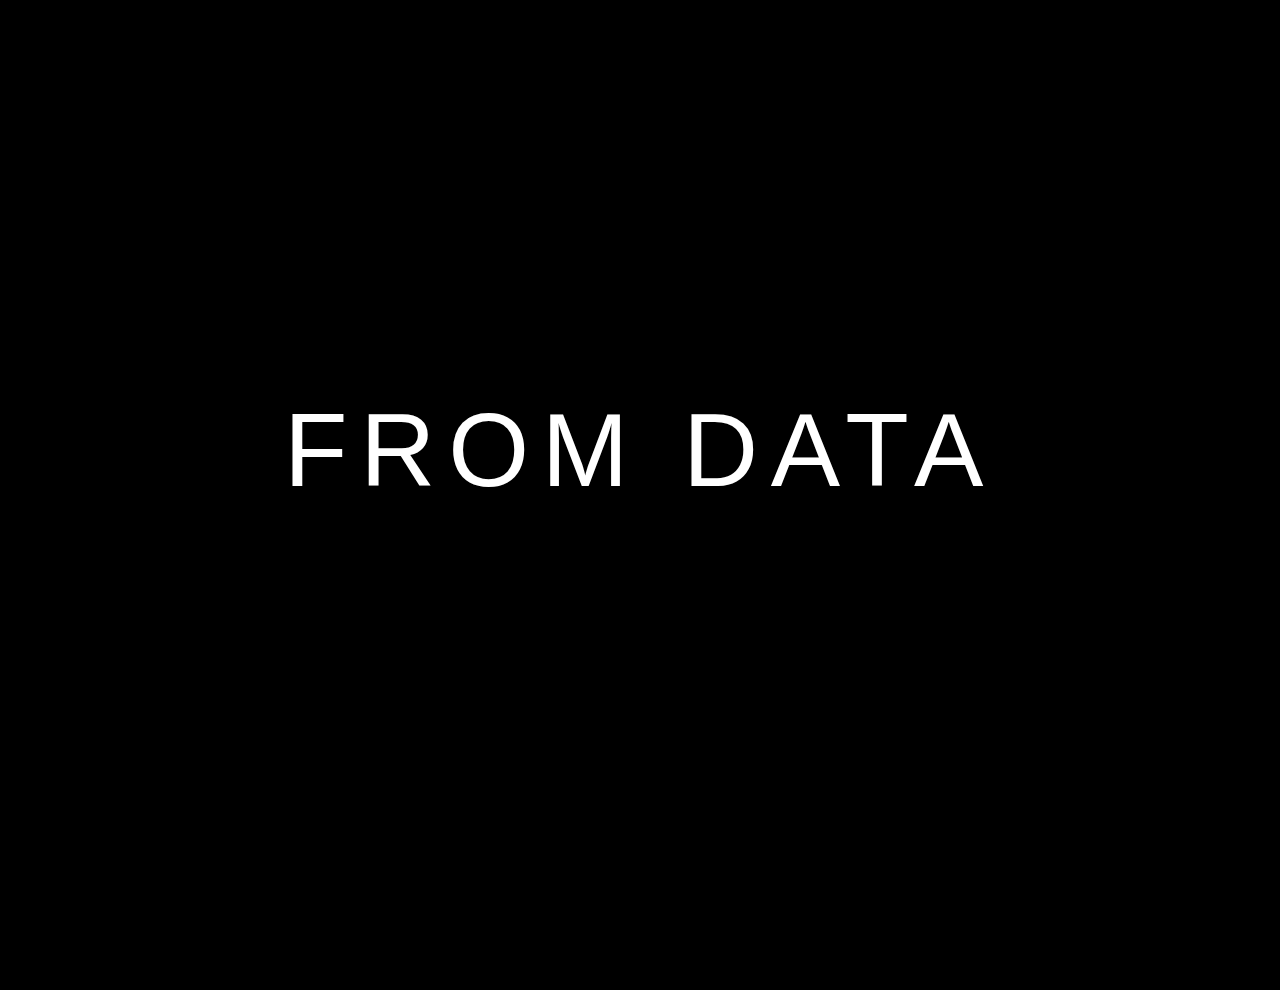
==== index2.html @ f8c32739 "Initial commit" ====
<!DOCTYPE html>
<html lang="en" class="no-js">

<head>
  <meta charset="UTF-8" />
  <meta name="viewport" content="width=device-width, initial-scale=1">
  <title>Liquid Distortion Effects | Demo 1 | Codrops</title>
  <meta name="description"
    content="Some liquid distortion effects applied to an image slideshow using canvas, PixiJS and Greensock" />
  <meta name="keywords" content="web development, canvas, distortion, liquid, effect, slideshow, javascript" />
  <meta name="author" content="Yannis Yannakopoulos for Codrops" />
  <link rel="shortcut icon" href="favicon.ico">
  <link rel="stylesheet" type="text/css" href="css/normalize.css" />
  <link rel="stylesheet" type="text/css" href="css/demo.css" />
  <link rel="stylesheet" type="text/css" href="css/component.css" />
  <link rel="stylesheet" type="text/css" href="css/text.css" />
  <script>document.documentElement.className = 'js';</script>
</head>

<body class="demo-1 loading">
  <main class="site-wrapper">
    <div class="text">
      <p>From Data</p>
      <p>
        <strong>
          <span>T</span><span>o</span>&nbsp;<span>D</span><span>i</span><span>s</span><span>c</span><span>o</span><span>v</span><span>e</span><span>r</span><span>y</span>
        </strong>
      </p>
    </div>
    <div class="content">
      <div class="slide-wrapper">
        <div class="slide-item">
          <img src="img/background2.png" class="slide-item__image">
        </div>
      </div>
    </div>
  </main>
  <script src="js/demo.js"></script>
  <script src="js/pixi.min.js"></script>
  <script src="js/TweenMax.min.js"></script>
  <script src="js/main.js"></script>
  <script src="js/imagesloaded.pkgd.min.js"></script>
  <script>
    var spriteImages = document.querySelectorAll('.slide-item__image');
    var spriteImagesSrc = [];

    for (var i = 0; i < spriteImages.length; i++) {
      var img = spriteImages[i];
      spriteImagesSrc.push(img.getAttribute('src'));
    }

    var initCanvasSlideshow = new CanvasSlideshow({
      sprites: spriteImagesSrc,
      centerSprites: true,
      displacementImage: 'img/dmaps/2048x2048/clouds.jpg',
      autoPlay: false,
      autoPlaySpeed: [10, 3],
      displaceScale: [200, 70]
    });

    imagesLoaded(document.body, () => {
      document.body.classList.remove('loading');
      initCanvasSlideshow.play();
    });
  </script>
</body>

</html>
---- css/demo.css ----
*,
*::after,
*::before {
	box-sizing: border-box;
}

html {
	background: #000;
}

body {
	font-family: -apple-system, BlinkMacSystemFont, "Segoe UI", Helvetica, Arial, sans-serif;
	height: 100vh;
	overflow: hidden;
	color: #fff;
	color: var(--color-text);
	background-color: #000;
	background-color: var(--color-bg);
	-webkit-font-smoothing: antialiased;
	-moz-osx-font-smoothing: grayscale;
}

/* Color schemes */
.demo-1 {
	--color-text: #fff;
	--color-bg: #000;
	--color-link: #8fe8ff;
	--color-link-hover: #fff;
	--color-info: #72af3a;
	--color-nav: #fff;
}

/* Fade effect */
.js body {
	opacity: 0;
	transition: opacity 0.3s;		
}

.js body.render {
	opacity: 1;
}

/* Page Loader */
.js .loading::before {
	content: '';
	position: fixed;
	z-index: 100000;
	top: 0;
	left: 0;
	width: 100%;
	height: 100%;
	background: var(--color-bg);
}

.js .loading::after {
	content: '';
	position: fixed;
	z-index: 100000;
	top: 50%;
	left: 50%;
	width: 60px;
	height: 60px;
	margin: -30px 0 0 -30px;
	pointer-events: none;
	border-radius: 50%;
	opacity: 0.4;
	background: var(--color-link);
	animation: loaderAnim 0.7s linear infinite alternate forwards;
}

@keyframes loaderAnim {
	to {
		opacity: 1;
		transform: scale3d(0.5,0.5,1);
	}
}

a {
	text-decoration: none;
	color: #5d93d8;
	color: var(--color-link);
	outline: none;
}

a:hover,
a:focus {
	color: #423c2b;
	color: var(--color-link-hover);
	outline: none;
}

.hidden {
	position: absolute;
	overflow: hidden;
	width: 0;
	height: 0;
	pointer-events: none;
}

.message {
	background: var(--color-text);
	color: var(--color-bg);
	text-align: center;
	padding: 1em;
	display: none;
	position: relative;
	z-index: 100;
}

/* Icons */
.icon {
	display: block;
	width: 1.5em;
	height: 1.5em;
	margin: 0 auto;
	fill: currentColor;
}

main {
	position: relative;
	width: 100%;
}

.content {
	position: relative;
	display: flex;
	justify-content: center;
	align-items: center;
	min-height: 100vh;
	margin: 0 auto;
}

.content--fixed {
	position: fixed;
	z-index: 10000;
	top: 0;
	left: 0;
	display: grid;
	align-content: space-between;
	width: 100%;
	max-width: none;
	height: 100vh;
	padding: 1.5em;
	pointer-events: none;
	grid-template-columns: 50% 50%;
	grid-template-rows: auto auto 4em;
	grid-template-areas: 'header ...'
	'... ...'
	'github demos';
}

.content--fixed a {
	pointer-events: auto;
}

/* Header */
.codrops-header {
	position: relative;
	z-index: 100;
	display: flex;
	flex-direction: row;
	align-items: flex-start;
	align-items: center;
	align-self: start;
	grid-area: header;
	justify-self: start;
}

.codrops-header__title {
	font-size: 1em;
	font-weight: bold;
	margin: 0;
	padding: 0.75em 0;
}

.info {
	margin: 0 0 0 1.25em;
	font-style: italic;
	color: var(--color-info);
	font-weight: bold;
}

.github {
	display: block;
	align-self: end;
	grid-area: github;
	justify-self: start;
}

.demos {
	position: relative;
	display: block;
	align-self: end;
	text-align: center;
	grid-area: demos;
}

.demo {
	margin: 0 0 0 0.15em;
}

.demo:hover,
.demo:focus {
	opacity: 0.5;
}

.demo span {
	white-space: nowrap;
	text-transform: lowercase;
	pointer-events: none;
}

.demo span::before {
	content: '#';
}

a.demo--current {
	pointer-events: none;
}

/* Top Navigation Style */
.codrops-links {
	position: relative;
	display: flex;
	justify-content: center;
	margin: 0 1em 0 0;
	text-align: center;
	white-space: nowrap;
}

.codrops-icon {
	display: inline-block;
	margin: 0.15em;
	padding: 0.25em;
}

.scene {
	position: fixed;
	top: 0;
	left: 0;
	width: 100%;
	height: 100vh;
	pointer-events: none;
	z-index: 1;
}

@media screen and (min-width: 55em) {
	.demos {
		display: flex;
		justify-self: end;
	}
	.demo {
		display: block;
		width: 17px;
		height: 17px;
		margin: 0 4px;
		border-radius: 50%;
		background: var(--color-link);
	}
	a.demo--current {
		background: var(--color-link-hover);
	}
	.demo span {
		position: absolute;
		line-height: 1;
		right: 100%;
		display: none;
		margin: 0 1em 0 0;
	}
	.demo--current span {
		display: block;
	}
}

@media screen and (max-width: 55em) {
	.message {
		display: block;
	}
	.content--fixed {
		position: relative;
		z-index: 1000;
		display: block;
		padding: 0.85em;
	}
	.codrops-header {
		flex-direction: column;
		align-items: center;
	}
	.codrops-header__title {
		font-weight: bold;
		padding-bottom: 0.25em;
		text-align: center;
	}
	.github {
		display: block;
		margin: 1em auto;
	}
	.codrops-links {
		margin: 0;
	}
}
---- css/component.css ----
canvas {
  display: block;
  position: absolute;
  left: 0;
  top: 0;
}

.scene-nav {
  font-size: 1.15em;
  position: fixed;
  top: 50%;
  transform: translateY(-50%);
  z-index: 10;
  background: none;
  border: 0;
  right: 0;
  padding: 1.5em;
  color: var(--color-nav);
}

.scene-nav:focus {
  outline: none;
}

.scene-nav--prev {
  left: 0;
}

.slide-wrapper {
  display: none;
}

.icon--arrow-nav-next {
  transform: rotate(-180deg);
}
---- css/text.css ----
canvas {
  animation: 8s reveal 0s cubic-bezier(0.215, 0.61, 0.355, 1) both;
}

@keyframes reveal {
  from {
    filter: blur(80px);
  }
  to {
    filter: blur(0px);
  }
}

.loading .text {
  display: none;
}

.text {
  position: absolute;
  top: 0;
  left: 0;
  z-index: 3;
  width: 100%;
  height: 100%;
  display: flex;
  flex-direction: column;
  align-items: center;
  justify-content: center;
  text-transform: uppercase;
  text-align: center;
}

.text p {
  margin: 0;
  font-size: 6.5rem;
  letter-spacing: .8rem;
  line-height: 1;
}

.text p:first-child {
  font-weight: lighter;
  transform: translate3d(0, 50%, 0);
  animation: 3s fade-in-first, 1s slide-up-first 2s both;
}

.text span {
  opacity: 0;
  animation: fade-in 1900ms both;
}

.text span:nth-child(1) {
  animation-delay: 3200ms;
}

.text span:nth-child(2) {
  animation-delay: 4250ms;
}

.text span:nth-child(3) {
  animation-delay: 5400ms;
}

.text span:nth-child(4) {
  animation-delay: 3400ms;
}

.text span:nth-child(5) {
  animation-delay: 3900ms;
}

.text span:nth-child(6) {
  animation-delay: 4200ms;
}

.text span:nth-child(7) {
  animation-delay: 5150ms;
}

.text span:nth-child(8) {
  animation-delay: 4000ms;
}

.text span:nth-child(9) {
  animation-delay: 3800ms;
}

.text span:nth-child(10) {
  animation-delay: 4100ms;
}

.text span:nth-child(11) {
  animation-delay: 4900ms;
}

@keyframes fade-in-first {
  from {
    opacity: 0;
  }
  to {
    opacity: 1;
  }
}

@keyframes slide-up-first {
  from {
    transform: translate3d(0, 50%, 0);
  }
  to {
    transform: translate3d(0, 0, 0);
  }
}

@keyframes fade-in {
  from {
    opacity: 0;
    filter: blur(20px);
  }
  to {
    opacity: 1;
    filter: blur(0px);
  }
}
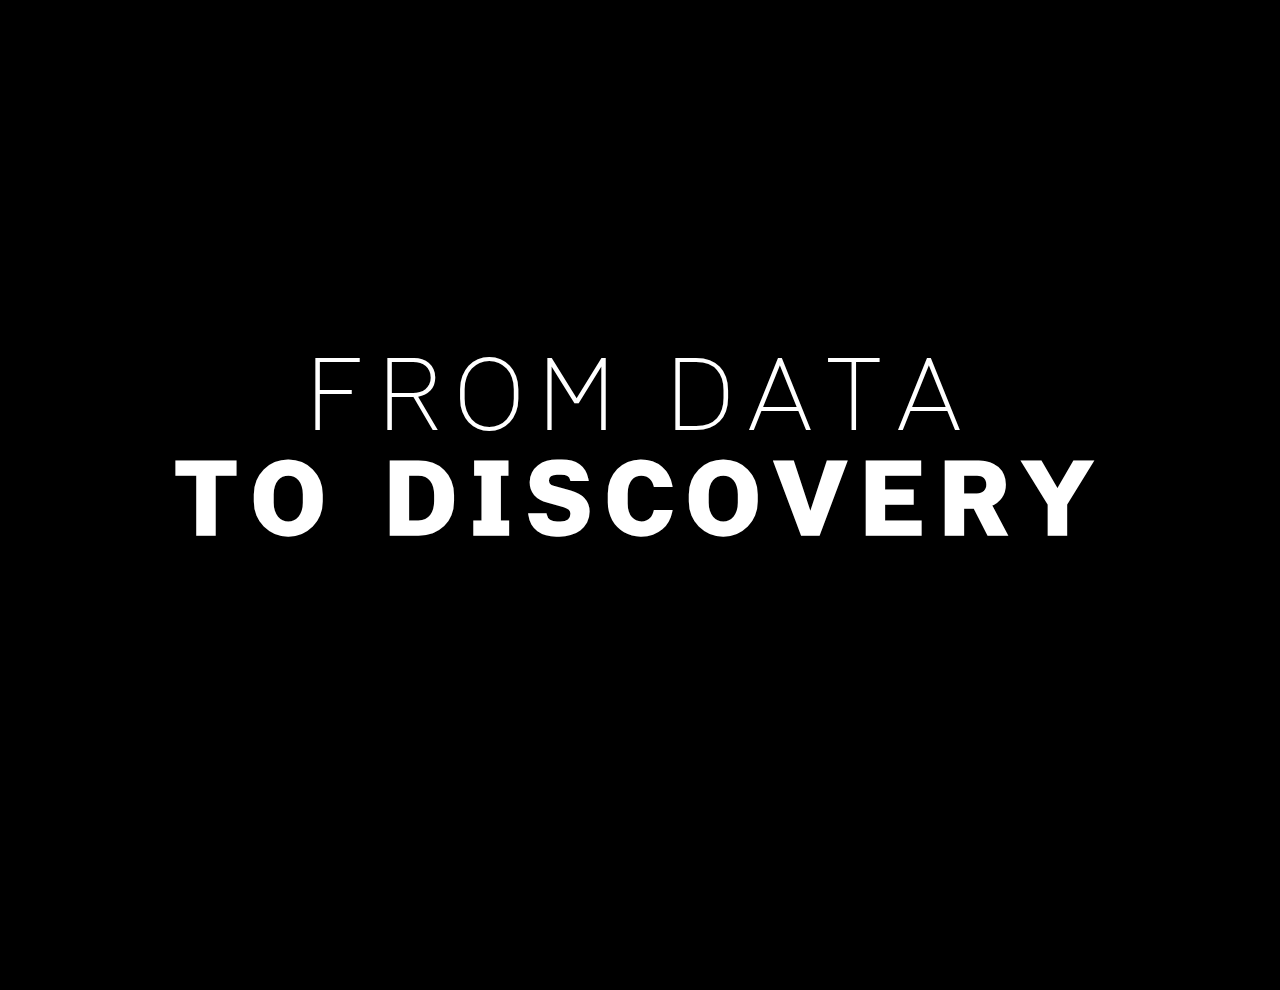
==== commit 273b7010: "Added text borders" ====
--- a/index2.html
+++ b/index2.html
@@ -4,24 +4,24 @@
 <head>
   <meta charset="UTF-8" />
   <meta name="viewport" content="width=device-width, initial-scale=1">
-  <title>Liquid Distortion Effects | Demo 1 | Codrops</title>
-  <meta name="description"
-    content="Some liquid distortion effects applied to an image slideshow using canvas, PixiJS and Greensock" />
-  <meta name="keywords" content="web development, canvas, distortion, liquid, effect, slideshow, javascript" />
-  <meta name="author" content="Yannis Yannakopoulos for Codrops" />
-  <link rel="shortcut icon" href="favicon.ico">
+  <title>Animation Test - Demo 2</title>
   <link rel="stylesheet" type="text/css" href="css/normalize.css" />
   <link rel="stylesheet" type="text/css" href="css/demo.css" />
   <link rel="stylesheet" type="text/css" href="css/component.css" />
   <link rel="stylesheet" type="text/css" href="css/text.css" />
+  <link rel="stylesheet" type="text/css" href="css/MyFontsWebfontsKit.css"/>
+  <style type="text/css">
+  .AbitareSans-0 { font-family: AbitareSans-0; }
+  .AbitareSans-700 { font-family: AbitareSans-700; }
+  </style>
   <script>document.documentElement.className = 'js';</script>
 </head>
 
 <body class="demo-1 loading">
   <main class="site-wrapper">
     <div class="text">
-      <p>From Data</p>
-      <p>
+      <p class="AbitareSans-0">From Data</p>
+      <p class="AbitareSans-700">
         <strong>
           <span>T</span><span>o</span>&nbsp;<span>D</span><span>i</span><span>s</span><span>c</span><span>o</span><span>v</span><span>e</span><span>r</span><span>y</span>
         </strong>
--- a/css/text.css
+++ b/css/text.css
@@ -1,7 +1,3 @@
-canvas {
-  animation: 8s reveal 0s cubic-bezier(0.215, 0.61, 0.355, 1) both;
-}
-
 @keyframes reveal {
   from {
     filter: blur(80px);
@@ -11,8 +7,17 @@
   }
 }
 
-.loading .text {
+.loading .text,
+.loading canvas {
   display: none;
+}
+
+canvas {
+  /* 
+    easeInQuart()
+    https://easings.net/#
+  */
+  animation: 7s reveal cubic-bezier(0.895, 0.03, 0.685, 0.22) both;
 }
 
 .text {
@@ -27,7 +32,15 @@
   align-items: center;
   justify-content: center;
   text-transform: uppercase;
+  padding-left: 50px;
+  padding-right: 50px;
+}
+
+.text__content {
   text-align: center;
+  border-left: 1px solid #fff;
+  border-right: 1px solid #fff;
+  width: 100%;
 }
 
 .text p {
@@ -38,18 +51,19 @@
 }
 
 .text p:first-child {
-  font-weight: lighter;
-  transform: translate3d(0, 50%, 0);
-  animation: 3s fade-in-first, 1s slide-up-first 2s both;
+  animation: 3s fade-in both;
+}
+
+.text p:last-child {
+  animation: 4s fade-in 1s both;
 }
 
 .text span {
-  opacity: 0;
-  animation: fade-in 1900ms both;
+  animation: blur-text 2s ease-out both;
 }
 
 .text span:nth-child(1) {
-  animation-delay: 3200ms;
+  animation-delay: 4000ms;
 }
 
 .text span:nth-child(2) {
@@ -57,42 +71,42 @@
 }
 
 .text span:nth-child(3) {
-  animation-delay: 5400ms;
+  animation-delay: 4500ms;
 }
 
 .text span:nth-child(4) {
-  animation-delay: 3400ms;
+  animation-delay: 4750ms;
 }
 
 .text span:nth-child(5) {
-  animation-delay: 3900ms;
+  animation-delay: 5000ms;
 }
 
 .text span:nth-child(6) {
-  animation-delay: 4200ms;
+  animation-delay: 5250ms;
 }
 
 .text span:nth-child(7) {
-  animation-delay: 5150ms;
+  animation-delay: 5500ms;
 }
 
 .text span:nth-child(8) {
-  animation-delay: 4000ms;
+  animation-delay: 5750ms;
 }
 
 .text span:nth-child(9) {
-  animation-delay: 3800ms;
+  animation-delay: 6000ms;
 }
 
 .text span:nth-child(10) {
-  animation-delay: 4100ms;
+  animation-delay: 6250ms;
 }
 
 .text span:nth-child(11) {
-  animation-delay: 4900ms;
+  animation-delay: 6500ms;
 }
 
-@keyframes fade-in-first {
+@keyframes fade-in {
   from {
     opacity: 0;
   }
@@ -101,21 +115,12 @@
   }
 }
 
-@keyframes slide-up-first {
-  from {
-    transform: translate3d(0, 50%, 0);
-  }
-  to {
-    transform: translate3d(0, 0, 0);
-  }
-}
-
-@keyframes fade-in {
-  from {
-    opacity: 0;
+@keyframes blur-text {
+	0% {
+    opacity: 0.5;
     filter: blur(20px);
   }
-  to {
+	100% {
     opacity: 1;
     filter: blur(0px);
   }
--- a/css/MyFontsWebfontsKit.css
+++ b/css/MyFontsWebfontsKit.css
@@ -0,0 +1,88 @@
+/**
+ * @license
+ * MyFonts Webfont Build ID 3872485, 2020-02-26T16:28:18-0500
+ * 
+ * The fonts listed in this notice are subject to the End User License
+ * Agreement(s) entered into by the website owner. All other parties are 
+ * explicitly restricted from using the Licensed Webfonts(s).
+ * 
+ * You may obtain a valid license at the URLs below.
+ * 
+ * Webfont: AbitareSans-0 by FSD
+ * URL: https://www.myfonts.com/fonts/fsd/abitare-sans/0/
+ * Copyright: Copyright (c) 2013 by Fabrizio Schiavi. All rights reserved.
+ * 
+ * Webfont: AbitareSans-100 by FSD
+ * URL: https://www.myfonts.com/fonts/fsd/abitare-sans/100/
+ * Copyright: Copyright (c) 2013 by Fabrizio Schiavi. All rights reserved.
+ * 
+ * Webfont: AbitareSans-150 by FSD
+ * URL: https://www.myfonts.com/fonts/fsd/abitare-sans/150/
+ * Copyright: Copyright (c) 2013 by Fabrizio Schiavi. All rights reserved.
+ * 
+ * Webfont: AbitareSans-700 by FSD
+ * URL: https://www.myfonts.com/fonts/fsd/abitare-sans/700/
+ * 
+ * Webfont: AbitareSans-900 by FSD
+ * URL: https://www.myfonts.com/fonts/fsd/abitare-sans/900/
+ * Copyright: Copyright (c) 2013 by Fabrizio Schiavi. All rights reserved.
+ * 
+ * Webfont: AbitareSansItalic-0 by FSD
+ * URL: https://www.myfonts.com/fonts/fsd/abitare-sans/italic-0/
+ * Copyright: Copyright (c) 2013 by Fabrizio Schiavi. All rights reserved.
+ * 
+ * Webfont: AbitareSansItalic-100 by FSD
+ * URL: https://www.myfonts.com/fonts/fsd/abitare-sans/italic-100/
+ * Copyright: Copyright (c) 2013 by Fabrizio Schiavi. All rights reserved.
+ * 
+ * Webfont: AbitareSansItalic-150 by FSD
+ * URL: https://www.myfonts.com/fonts/fsd/abitare-sans/italic-150/
+ * Copyright: Copyright (c) 2013 by Fabrizio Schiavi. All rights reserved.
+ * 
+ * Webfont: AbitareSansItalic-700 by FSD
+ * URL: https://www.myfonts.com/fonts/fsd/abitare-sans/italic-700/
+ * 
+ * Webfont: AbitareSansItalic-900 by FSD
+ * URL: https://www.myfonts.com/fonts/fsd/abitare-sans/italic-900/
+ * Copyright: Copyright (c) 2013 by Fabrizio Schiavi. All rights reserved.
+ * 
+ * 
+ * Licensed pageviews: 10,000
+ * 
+ * © 2020 MyFonts Inc
+*/
+
+
+/* @import must be at top of file, otherwise CSS will not work */
+@import url("//hello.myfonts.net/count/3b16e5");
+
+  
+@font-face {font-family: 'AbitareSans-0';src: url('webfonts/3B16E5_0_0.eot');src: url('webfonts/3B16E5_0_0.eot?#iefix') format('embedded-opentype'),url('webfonts/3B16E5_0_0.woff2') format('woff2'),url('webfonts/3B16E5_0_0.woff') format('woff'),url('webfonts/3B16E5_0_0.ttf') format('truetype');}
+ 
+  
+/* @font-face {font-family: 'AbitareSans-100';src: url('webfonts/3B16E5_1_0.eot');src: url('webfonts/3B16E5_1_0.eot?#iefix') format('embedded-opentype'),url('webfonts/3B16E5_1_0.woff2') format('woff2'),url('webfonts/3B16E5_1_0.woff') format('woff'),url('webfonts/3B16E5_1_0.ttf') format('truetype');} */
+ 
+  
+/* @font-face {font-family: 'AbitareSans-150';src: url('webfonts/3B16E5_2_0.eot');src: url('webfonts/3B16E5_2_0.eot?#iefix') format('embedded-opentype'),url('webfonts/3B16E5_2_0.woff2') format('woff2'),url('webfonts/3B16E5_2_0.woff') format('woff'),url('webfonts/3B16E5_2_0.ttf') format('truetype');} */
+ 
+  
+@font-face {font-family: 'AbitareSans-700';src: url('webfonts/3B16E5_3_0.eot');src: url('webfonts/3B16E5_3_0.eot?#iefix') format('embedded-opentype'),url('webfonts/3B16E5_3_0.woff2') format('woff2'),url('webfonts/3B16E5_3_0.woff') format('woff'),url('webfonts/3B16E5_3_0.ttf') format('truetype');}
+ 
+  
+/* @font-face {font-family: 'AbitareSans-900';src: url('webfonts/3B16E5_4_0.eot');src: url('webfonts/3B16E5_4_0.eot?#iefix') format('embedded-opentype'),url('webfonts/3B16E5_4_0.woff2') format('woff2'),url('webfonts/3B16E5_4_0.woff') format('woff'),url('webfonts/3B16E5_4_0.ttf') format('truetype');} */
+ 
+  
+/* @font-face {font-family: 'AbitareSansItalic-0';src: url('webfonts/3B16E5_5_0.eot');src: url('webfonts/3B16E5_5_0.eot?#iefix') format('embedded-opentype'),url('webfonts/3B16E5_5_0.woff2') format('woff2'),url('webfonts/3B16E5_5_0.woff') format('woff'),url('webfonts/3B16E5_5_0.ttf') format('truetype');} */
+ 
+  
+/* @font-face {font-family: 'AbitareSansItalic-100';src: url('webfonts/3B16E5_6_0.eot');src: url('webfonts/3B16E5_6_0.eot?#iefix') format('embedded-opentype'),url('webfonts/3B16E5_6_0.woff2') format('woff2'),url('webfonts/3B16E5_6_0.woff') format('woff'),url('webfonts/3B16E5_6_0.ttf') format('truetype');} */
+ 
+  
+/* @font-face {font-family: 'AbitareSansItalic-150';src: url('webfonts/3B16E5_7_0.eot');src: url('webfonts/3B16E5_7_0.eot?#iefix') format('embedded-opentype'),url('webfonts/3B16E5_7_0.woff2') format('woff2'),url('webfonts/3B16E5_7_0.woff') format('woff'),url('webfonts/3B16E5_7_0.ttf') format('truetype');} */
+ 
+  
+/* @font-face {font-family: 'AbitareSansItalic-700';src: url('webfonts/3B16E5_8_0.eot');src: url('webfonts/3B16E5_8_0.eot?#iefix') format('embedded-opentype'),url('webfonts/3B16E5_8_0.woff2') format('woff2'),url('webfonts/3B16E5_8_0.woff') format('woff'),url('webfonts/3B16E5_8_0.ttf') format('truetype');} */
+ 
+  
+/* @font-face {font-family: 'AbitareSansItalic-900';src: url('webfonts/3B16E5_9_0.eot');src: url('webfonts/3B16E5_9_0.eot?#iefix') format('embedded-opentype'),url('webfonts/3B16E5_9_0.woff2') format('woff2'),url('webfonts/3B16E5_9_0.woff') format('woff'),url('webfonts/3B16E5_9_0.ttf') format('truetype');} */
+ 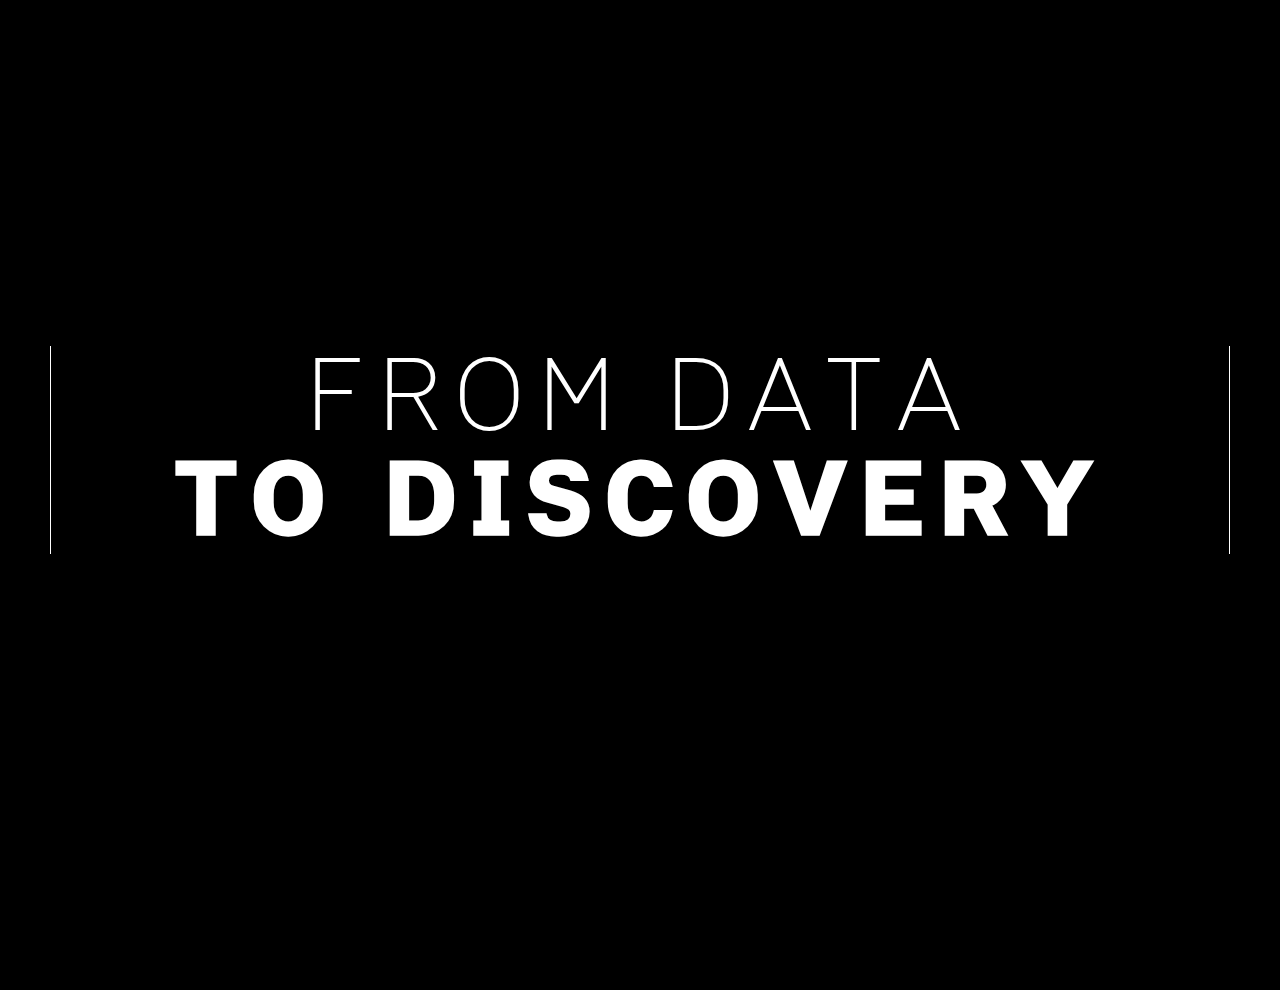
==== commit e877bc1d: "Added index2 borders" ====
--- a/index2.html
+++ b/index2.html
@@ -20,12 +20,14 @@
 <body class="demo-1 loading">
   <main class="site-wrapper">
     <div class="text">
-      <p class="AbitareSans-0">From Data</p>
-      <p class="AbitareSans-700">
-        <strong>
-          <span>T</span><span>o</span>&nbsp;<span>D</span><span>i</span><span>s</span><span>c</span><span>o</span><span>v</span><span>e</span><span>r</span><span>y</span>
-        </strong>
-      </p>
+      <div class="text__content">
+        <p class="AbitareSans-0">From Data</p>
+        <p class="AbitareSans-700">
+          <strong>
+            <span>T</span><span>o</span>&nbsp;<span>D</span><span>i</span><span>s</span><span>c</span><span>o</span><span>v</span><span>e</span><span>r</span><span>y</span>
+          </strong>
+        </p>
+      </div>
     </div>
     <div class="content">
       <div class="slide-wrapper">
